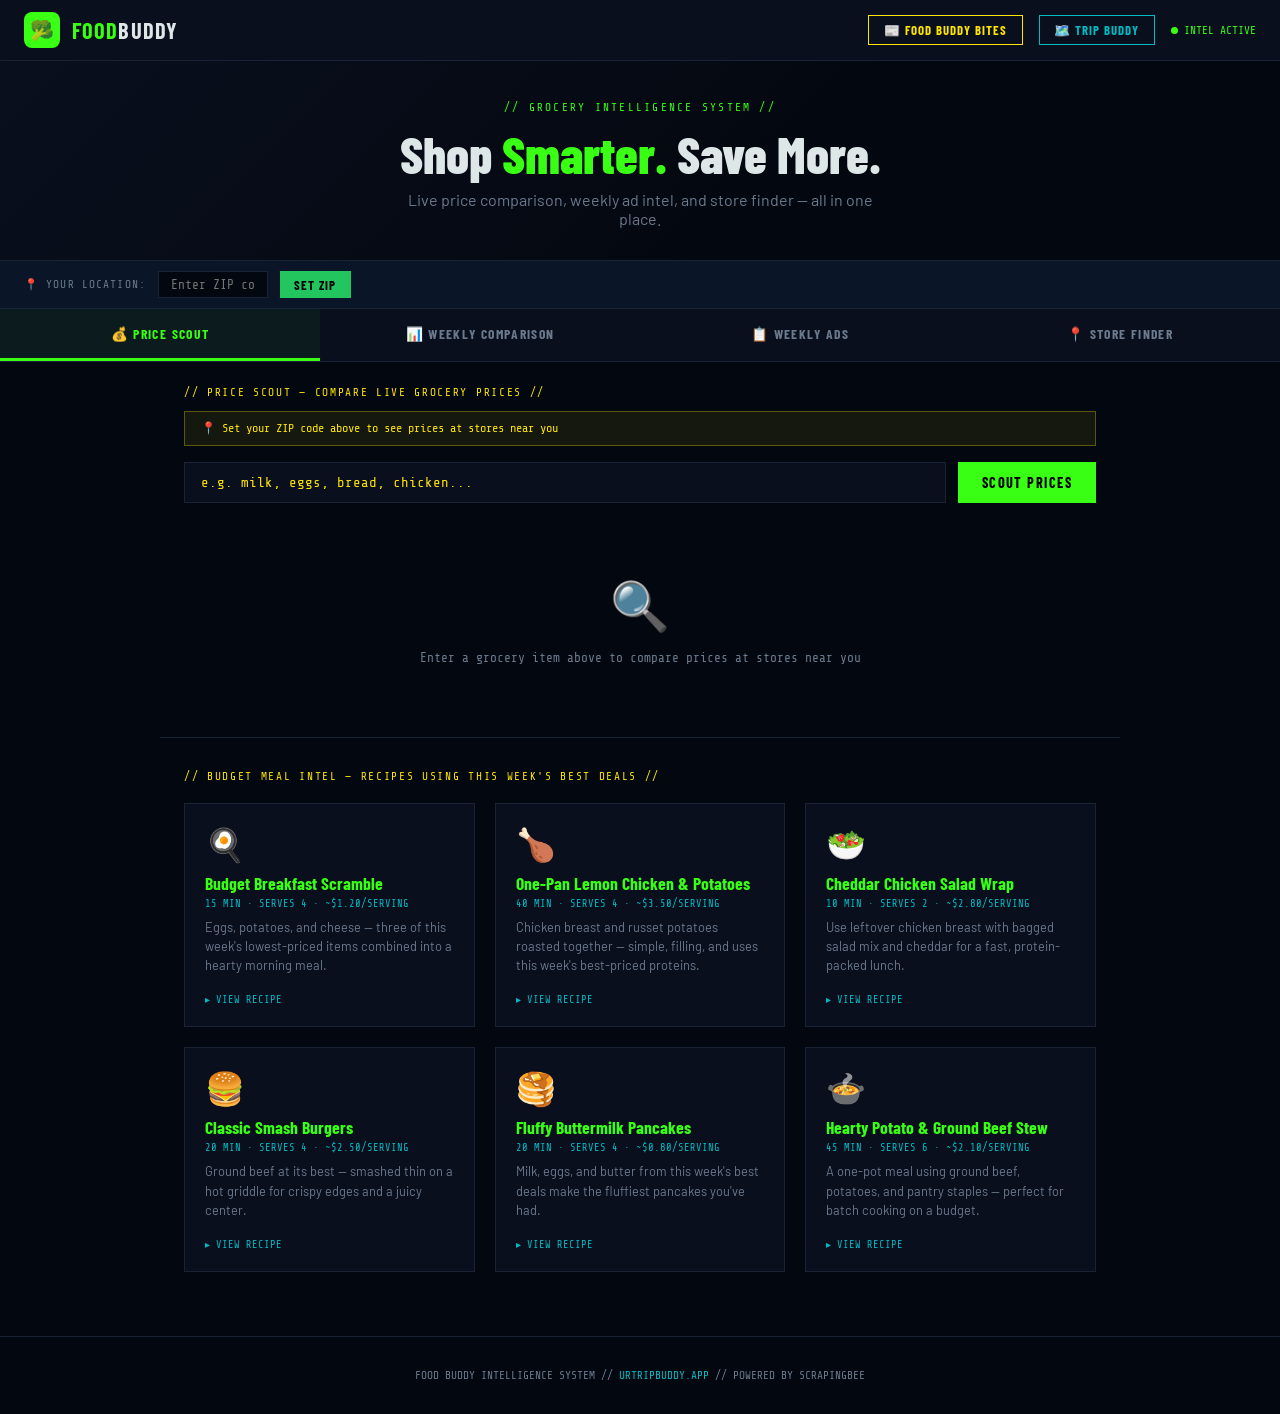
==== index.html @ 61dcf6c2 "Add accuracy disclaimer below weekly comparison table" ====
<!DOCTYPE html>
<html lang="en">
<head>
  <meta charset="UTF-8" />
  <meta name="viewport" content="width=device-width, initial-scale=1.0" />
  <title>Food Buddy | Grocery Intelligence</title>
  <meta name="description" content="Live grocery price comparison, weekly ad intel, and store finder. Scout prices across Walmart, Fred Meyer, Safeway, WinCo, and Grocery Outlet." />
  <link rel="preconnect" href="https://fonts.googleapis.com" />
  <link rel="preconnect" href="https://fonts.gstatic.com" crossorigin />
  <link href="https://fonts.googleapis.com/css2?family=Share+Tech+Mono&family=Barlow+Condensed:wght@400;600;700;800&family=Barlow:wght@400;500;600&display=swap" rel="stylesheet" />
  <style>
    *, *::before, *::after { box-sizing: border-box; margin: 0; padding: 0; }
    :root {
      --bg: #030810;
      --panel: #0a0f1e;
      --border: #1a2235;
      --green: #39ff14;
      --yellow: #FFE600;
      --cyan: #00bbc3;
      --text: #dde7e7;
      --muted: #6b7a8d;
      --red: #ff4444;
    }
    body { background: var(--bg); color: var(--text); font-family: 'Barlow', sans-serif; min-height: 100vh; }

    /* HEADER */
    header {
      background: var(--panel);
      border-bottom: 1px solid var(--border);
      padding: 0.75rem 1.5rem;
      display: flex;
      align-items: center;
      justify-content: space-between;
      position: sticky;
      top: 0;
      z-index: 100;
    }
    .logo { display: flex; align-items: center; gap: 0.75rem; text-decoration: none; }
    .logo-icon { width: 36px; height: 36px; background: var(--green); border-radius: 8px; display: flex; align-items: center; justify-content: center; font-size: 1.2rem; }
    .logo-text { font-family: 'Barlow Condensed', sans-serif; font-size: 1.4rem; font-weight: 700; color: var(--green); letter-spacing: 0.05em; }
    .logo-text span { color: var(--text); }
    .header-right { display: flex; align-items: center; gap: 1rem; }
    .trip-buddy-btn { background: transparent; border: 1px solid var(--cyan); color: var(--cyan); padding: 0.4rem 0.9rem; font-family: 'Barlow Condensed', sans-serif; font-size: 0.8rem; font-weight: 700; letter-spacing: 0.08em; cursor: pointer; text-decoration: none; transition: all 0.2s; }
    .trip-buddy-btn:hover { background: rgba(0,187,195,0.1); }
    .status-badge { display: flex; align-items: center; gap: 0.4rem; font-family: 'Share Tech Mono', monospace; font-size: 0.7rem; color: var(--green); }
    .status-dot { width: 7px; height: 7px; background: var(--green); border-radius: 50%; animation: pulse 2s infinite; }
    @keyframes pulse { 0%, 100% { opacity: 1; } 50% { opacity: 0.3; } }

    /* HERO */
    .hero {
      background: linear-gradient(135deg, #0a0f1e 0%, #030810 60%);
      padding: 2.5rem 1.5rem 2rem;
      text-align: center;
      border-bottom: 1px solid var(--border);
    }
    .hero-tag { font-family: 'Share Tech Mono', monospace; font-size: 0.7rem; color: var(--green); letter-spacing: 0.2em; margin-bottom: 0.75rem; }
    .hero h1 { font-family: 'Barlow Condensed', sans-serif; font-size: clamp(2rem, 5vw, 3.2rem); font-weight: 800; line-height: 1.1; margin-bottom: 0.5rem; }
    .hero h1 span { color: var(--green); }
    .hero p { color: var(--muted); font-size: 1rem; max-width: 500px; margin: 0 auto; }

    /* TABS */
    .tabs { display: flex; border-bottom: 1px solid var(--border); background: var(--panel); overflow-x: auto; }
    .tab-btn {
      flex: 1; min-width: 130px; padding: 1rem 1.25rem;
      background: none; border: none; border-bottom: 3px solid transparent;
      color: var(--muted); font-family: 'Barlow Condensed', sans-serif;
      font-size: 0.85rem; font-weight: 700; letter-spacing: 0.1em;
      cursor: pointer; transition: all 0.2s; white-space: nowrap;
    }
    .tab-btn:hover { color: var(--text); }
    .tab-btn.active { color: var(--green); border-bottom-color: var(--green); background: rgba(57,255,20,0.05); }

    /* CONTENT */
    .content { max-width: 960px; margin: 0 auto; padding: 1.5rem; }
    .tab-panel { display: none; }
    .tab-panel.active { display: block; }

    /* INPUTS */
    .input-group { display: flex; gap: 0.75rem; margin-bottom: 1.5rem; flex-wrap: wrap; }
    .tac-input {
      flex: 1; min-width: 200px;
      background: var(--panel); border: 1px solid var(--border);
      color: var(--text); padding: 0.75rem 1rem;
      font-family: 'Share Tech Mono', monospace; font-size: 0.875rem;
      outline: none; transition: border-color 0.15s;
    }
    .tac-input::placeholder { color: var(--yellow); }
    .tac-input:focus { border-color: var(--cyan); }

    .btn-primary {
      background: var(--green); color: #000; border: none;
      padding: 0.75rem 1.5rem; font-family: 'Barlow Condensed', sans-serif;
      font-size: 0.9rem; font-weight: 700; letter-spacing: 0.1em;
      cursor: pointer; transition: opacity 0.2s; white-space: nowrap;
    }
    .btn-primary:hover { opacity: 0.85; }
    .btn-primary:disabled { opacity: 0.4; cursor: not-allowed; }

    .btn-secondary {
      background: transparent; color: var(--cyan); border: 1px solid var(--cyan);
      padding: 0.6rem 1.25rem; font-family: 'Barlow Condensed', sans-serif;
      font-size: 0.85rem; font-weight: 700; letter-spacing: 0.1em;
      cursor: pointer; transition: all 0.2s; white-space: nowrap;
      text-decoration: none; display: inline-block;
    }
    .btn-secondary:hover { background: rgba(0,187,195,0.1); }

    .section-label { font-family: 'Share Tech Mono', monospace; font-size: 0.7rem; color: var(--yellow); letter-spacing: 0.15em; margin-bottom: 0.75rem; }

    /* RESULTS */
    .results-grid { display: grid; grid-template-columns: repeat(auto-fill, minmax(260px, 1fr)); gap: 1rem; margin-top: 1rem; }
    .result-card { background: var(--panel); border: 1px solid var(--border); padding: 1rem; transition: border-color 0.2s; }
    .result-card:hover { border-color: var(--cyan); }
    .result-store { font-family: 'Share Tech Mono', monospace; font-size: 0.65rem; color: var(--cyan); letter-spacing: 0.1em; margin-bottom: 0.4rem; }
    .result-name { font-size: 0.85rem; color: var(--text); margin-bottom: 0.5rem; line-height: 1.3; }
    .result-price { font-family: 'Barlow Condensed', sans-serif; font-size: 1.6rem; font-weight: 700; color: var(--green); }
    .result-price.best { color: var(--yellow); }
    .best-badge { display: inline-block; background: var(--yellow); color: #000; font-family: 'Share Tech Mono', monospace; font-size: 0.6rem; padding: 0.15rem 0.4rem; margin-left: 0.5rem; vertical-align: middle; }

    /* STORE GRID */
    .store-grid { display: grid; grid-template-columns: repeat(auto-fill, minmax(200px, 1fr)); gap: 1rem; margin-top: 1rem; }
    .store-card { background: var(--panel); border: 1px solid var(--border); padding: 1.25rem; text-align: center; transition: border-color 0.2s, transform 0.2s; }
    .store-card:hover { border-color: var(--green); transform: translateY(-2px); }
    .store-icon { font-size: 2rem; margin-bottom: 0.5rem; }
    .store-name { font-family: 'Barlow Condensed', sans-serif; font-size: 1rem; font-weight: 700; color: var(--text); margin-bottom: 0.5rem; }
    .store-desc { font-size: 0.78rem; color: var(--muted); margin-bottom: 1rem; line-height: 1.4; }

    /* AD GRID */
    .ad-grid { display: grid; grid-template-columns: repeat(auto-fill, minmax(240px, 1fr)); gap: 1rem; margin-top: 1rem; }
    .ad-card { background: var(--panel); border: 1px solid var(--border); padding: 1.25rem; transition: border-color 0.2s; }
    .ad-card:hover { border-color: var(--yellow); }
    .ad-store-name { font-family: 'Barlow Condensed', sans-serif; font-size: 1.1rem; font-weight: 700; color: var(--yellow); margin-bottom: 0.25rem; }
    .ad-description { font-size: 0.8rem; color: var(--muted); margin-bottom: 1rem; line-height: 1.4; }

    /* SUMMARY BAR */
    .summary-bar {
      background: rgba(57,255,20,0.05); border: 1px solid rgba(57,255,20,0.2);
      padding: 0.75rem 1rem; margin-bottom: 1rem;
      display: flex; align-items: center; gap: 1.5rem; flex-wrap: wrap;
    }
    .summary-item { font-family: 'Share Tech Mono', monospace; font-size: 0.75rem; color: var(--green); }
    .summary-item span { color: var(--yellow); }

    /* WEEKLY COMPARISON REPORT */
    .comparison-table { width: 100%; border-collapse: collapse; margin-top: 1rem; font-size: 0.85rem; }
    .comparison-table th {
      background: var(--panel); border: 1px solid var(--border);
      padding: 0.75rem 1rem; font-family: 'Share Tech Mono', monospace;
      font-size: 0.65rem; color: var(--cyan); letter-spacing: 0.1em;
      text-align: left;
    }
    .comparison-table td {
      background: var(--bg); border: 1px solid var(--border);
      padding: 0.65rem 1rem; color: var(--text); vertical-align: middle;
    }
    .comparison-table tr:hover td { background: rgba(57,255,20,0.03); }
    .comparison-table .price-cell { font-family: 'Barlow Condensed', sans-serif; font-size: 1.1rem; font-weight: 700; color: var(--green); }
    .comparison-table .price-cell.cheapest { color: var(--yellow); }
    .comparison-table .item-name { font-weight: 600; }
    .comparison-table tfoot td { background: rgba(57,255,20,0.07); border-top: 2px solid var(--green); font-family: 'Barlow Condensed', sans-serif; font-size: 1rem; font-weight: 700; }
    .comparison-table tfoot .price-cell { font-size: 1.3rem; }
    .winner-badge { display: inline-block; background: var(--green); color: #000; font-family: 'Share Tech Mono', monospace; font-size: 0.55rem; padding: 0.1rem 0.35rem; margin-left: 0.4rem; vertical-align: middle; }
    .savings-callout {
      background: rgba(255,230,0,0.07); border: 1px solid rgba(255,230,0,0.3);
      padding: 1rem 1.25rem; margin-top: 1.25rem;
      font-family: 'Share Tech Mono', monospace; font-size: 0.8rem; color: var(--yellow);
      display: flex; align-items: center; gap: 1rem; flex-wrap: wrap;
    }
    .savings-callout strong { font-size: 1.4rem; font-family: 'Barlow Condensed', sans-serif; }

    /* RECIPE SECTION */
    .recipe-section {
      max-width: 960px; margin: 0 auto 0; padding: 2rem 1.5rem 3rem;
      border-top: 1px solid var(--border);
    }
    .recipe-section-label { font-family: 'Share Tech Mono', monospace; font-size: 0.7rem; color: var(--yellow); letter-spacing: 0.15em; margin-bottom: 1.25rem; }
    .recipe-grid { display: grid; grid-template-columns: repeat(auto-fill, minmax(280px, 1fr)); gap: 1.25rem; }
    .recipe-card {
      background: var(--panel); border: 1px solid var(--border);
      padding: 1.25rem; transition: border-color 0.2s, transform 0.2s;
      cursor: pointer;
    }
    .recipe-card:hover { border-color: var(--green); transform: translateY(-2px); }
    .recipe-card.open { border-color: var(--green); }
    .recipe-emoji { font-size: 2rem; margin-bottom: 0.5rem; }
    .recipe-title { font-family: 'Barlow Condensed', sans-serif; font-size: 1.1rem; font-weight: 700; color: var(--green); margin-bottom: 0.25rem; }
    .recipe-meta { font-family: 'Share Tech Mono', monospace; font-size: 0.65rem; color: var(--cyan); margin-bottom: 0.5rem; }
    .recipe-desc { font-size: 0.8rem; color: var(--muted); line-height: 1.5; margin-bottom: 0.75rem; }
    .recipe-body { display: none; margin-top: 0.75rem; border-top: 1px solid var(--border); padding-top: 0.75rem; }
    .recipe-body.open { display: block; }
    .recipe-body h4 { font-family: 'Share Tech Mono', monospace; font-size: 0.65rem; color: var(--yellow); letter-spacing: 0.1em; margin-bottom: 0.4rem; margin-top: 0.75rem; }
    .recipe-body ul { list-style: none; padding: 0; }
    .recipe-body ul li { font-size: 0.8rem; color: var(--text); padding: 0.2rem 0; padding-left: 1rem; position: relative; }
    .recipe-body ul li::before { content: "▸"; position: absolute; left: 0; color: var(--green); }
    .recipe-body ol { padding-left: 1.25rem; }
    .recipe-body ol li { font-size: 0.8rem; color: var(--text); padding: 0.2rem 0; line-height: 1.5; }
    .recipe-toggle { font-family: 'Share Tech Mono', monospace; font-size: 0.65rem; color: var(--cyan); background: none; border: none; cursor: pointer; padding: 0; }
    .recipe-toggle:hover { color: var(--green); }

    /* STATES */
    .loading { text-align: center; padding: 2.5rem; font-family: 'Share Tech Mono', monospace; color: var(--cyan); font-size: 0.85rem; }
    .empty-state { text-align: center; padding: 3rem 1rem; color: var(--muted); }
    .empty-icon { font-size: 3rem; margin-bottom: 1rem; }
    .empty-state p { font-family: 'Share Tech Mono', monospace; font-size: 0.8rem; }
    .error-msg { background: rgba(255,68,68,0.1); border: 1px solid var(--red); color: var(--red); padding: 0.75rem 1rem; font-family: 'Share Tech Mono', monospace; font-size: 0.8rem; margin-top: 1rem; }

    /* FOOTER */
    footer { text-align: center; padding: 2rem; border-top: 1px solid var(--border); margin-top: 1rem; font-family: 'Share Tech Mono', monospace; font-size: 0.7rem; color: var(--muted); }
    footer a { color: var(--cyan); text-decoration: none; }

    @media (max-width: 600px) {
      .input-group { flex-direction: column; }
      .btn-primary { width: 100%; }
      .comparison-table { font-size: 0.75rem; }
      .comparison-table th, .comparison-table td { padding: 0.5rem 0.6rem; }
    }
  </style>
</head>
<body>

  <header>
    <a href="https://urtripbuddy.app" class="logo">
      <div class="logo-icon">🥦</div>
      <div class="logo-text">FOOD<span>BUDDY</span></div>
    </a>
    <div class="header-right">
      <a href="https://tripbuddy.pro/food-buddy-bites/" class="trip-buddy-btn" style="border-color:var(--yellow);color:var(--yellow);" target="_blank" rel="noopener">📰 FOOD BUDDY BITES</a>
      <a href="https://ornate-faun-b042d9.netlify.app" class="trip-buddy-btn">🗺️ TRIP BUDDY</a>
      <div class="status-badge">
        <div class="status-dot"></div>
        INTEL ACTIVE
      </div>
    </div>
  </header>

  <div class="hero">
    <div class="hero-tag">// GROCERY INTELLIGENCE SYSTEM //</div>
    <h1>Shop <span>Smarter.</span> Save More.</h1>
    <p>Live price comparison, weekly ad intel, and store finder — all in one place.</p>
  </div>

  <!-- ZIP CODE BANNER -->
  <div id="zip-banner" style="background:#0a1628;border-bottom:1px solid #1a2235;padding:.6rem 1.5rem;display:flex;align-items:center;gap:.75rem;flex-wrap:wrap;">
    <span style="font-family:'Share Tech Mono',monospace;font-size:.7rem;color:#6b7a8d;letter-spacing:.1em;">📍 YOUR LOCATION:</span>
    <input type="text" id="zip-banner-input" maxlength="5" placeholder="Enter ZIP code" style="background:#030810;border:1px solid #1a2235;color:#dde7e7;padding:.35rem .75rem;font-family:'Share Tech Mono',monospace;font-size:.8rem;width:110px;outline:none;" oninput="this.value=this.value.replace(/[^0-9]/g,'')" />
    <button onclick="saveZip()" style="background:#22c55e;color:#000;border:none;padding:.35rem .9rem;font-family:'Barlow Condensed',sans-serif;font-size:.8rem;font-weight:700;letter-spacing:.08em;cursor:pointer;">SET ZIP</button>
    <span id="zip-status" style="font-family:'Share Tech Mono',monospace;font-size:.72rem;color:#39ff14;"></span>
  </div>

  <div class="tabs">
    <button class="tab-btn active" onclick="switchTab('prices', this)">💰 PRICE SCOUT</button>
    <button class="tab-btn" onclick="switchTab('compare', this)">📊 WEEKLY COMPARISON</button>
    <button class="tab-btn" onclick="switchTab('weekly', this)">📋 WEEKLY ADS</button>
    <button class="tab-btn" onclick="switchTab('stores', this)">📍 STORE FINDER</button>
  </div>

  <div class="content">

    <!-- PRICE SCOUT -->
    <div id="tab-prices" class="tab-panel active">
      <div class="section-label">// PRICE SCOUT — COMPARE LIVE GROCERY PRICES //</div>
      <div id="scout-zip-notice"></div>
      <div class="input-group">
        <input type="text" id="price-query" class="tac-input" placeholder="e.g. milk, eggs, bread, chicken..." />
        <button class="btn-primary" onclick="searchPrices()" id="price-btn">SCOUT PRICES</button>
      </div>
      <div id="price-results">
        <div class="empty-state">
          <div class="empty-icon">🔍</div>
          <p>Enter a grocery item above to compare prices at stores near you</p>
        </div>
      </div>
    </div>

    <!-- WEEKLY COMPARISON REPORT -->
    <div id="tab-compare" class="tab-panel">
      <div class="section-label">// WEEKLY BASKET COMPARISON — SAME CART, EVERY STORE //</div>
      <p style="font-size:0.82rem; color:var(--muted); margin-bottom:1.25rem; line-height:1.6;">
        We price the same 10-item grocery basket across all major stores every week. The store with the lowest total wins the week. Prices reflect standard shelf price — no loyalty card required.
      </p>

      <div id="compare-results">
        <!-- Populated by JS -->
      </div>
    </div>

    <!-- WEEKLY ADS -->
    <div id="tab-weekly" class="tab-panel">
      <div class="section-label">// WEEKLY AD INTEL — THIS WEEK'S BEST DEALS //</div>
      <div class="ad-grid">
        <div class="ad-card">
          <div class="ad-store-name">🛒 Walmart</div>
          <div class="ad-description">Browse this week's rollback prices and special buys across all departments.</div>
          <a href="https://www.walmart.com/store/finder" target="_blank" rel="noopener" class="btn-secondary">VIEW WEEKLY AD →</a>
        </div>
        <div class="ad-card">
          <div class="ad-store-name">🏪 Safeway</div>
          <div class="ad-description">Weekly specials, club card deals, and digital coupons available now.</div>
          <a href="https://www.safeway.com/weeklyad" target="_blank" rel="noopener" class="btn-secondary">VIEW WEEKLY AD →</a>
        </div>
        <div class="ad-card">
          <div class="ad-store-name">🛍️ Fred Meyer</div>
          <div class="ad-description">Fred Meyer weekly ad with grocery, fuel, and general merchandise deals.</div>
          <a href="https://www.fredmeyer.com/weeklyad" target="_blank" rel="noopener" class="btn-secondary">VIEW WEEKLY AD →</a>
        </div>
        <div class="ad-card">
          <div class="ad-store-name">💰 Grocery Outlet</div>
          <div class="ad-description">Extreme value deals — up to 60% off name brands. New deals every week.</div>
          <a href="https://www.groceryoutlet.com/circulars/storeid/152" target="_blank" rel="noopener" class="btn-secondary">VIEW WEEKLY AD →</a>
        </div>
        <div class="ad-card">
          <div class="ad-store-name">🌾 WinCo Foods</div>
          <div class="ad-description">Employee-owned, warehouse-style savings. Check current weekly specials.</div>
          <a href="https://www.wincofoods.com/stores" target="_blank" rel="noopener" class="btn-secondary">VIEW WEEKLY AD →</a>
        </div>
        <div class="ad-card">
          <div class="ad-store-name">🍖 Chef Store</div>
          <div class="ad-description">Restaurant supply pricing open to the public. Bulk savings on quality items.</div>
          <a href="https://www.chefstore.com/locations/store/portland-587/" target="_blank" rel="noopener" class="btn-secondary">VIEW STORE →</a>
        </div>
      </div>
    </div>

    <!-- STORE FINDER -->
    <div id="tab-stores" class="tab-panel">
      <div class="section-label">// STORE FINDER — LOCATE NEARBY GROCERY STORES //</div>
      <div class="input-group">
        <input type="text" id="zip-input" class="tac-input" placeholder="Enter your zip code e.g. 97201..." maxlength="10" />
        <button class="btn-primary" onclick="findStores()" id="store-btn">FIND STORES</button>
      </div>
      <div id="store-results">
        <div class="empty-state">
          <div class="empty-icon">📍</div>
          <p>Enter your zip code to find nearby grocery stores</p>
        </div>
      </div>
    </div>

  </div>

  <!-- RECIPE SECTION -->
  <div class="recipe-section">
    <div class="recipe-section-label">// BUDGET MEAL INTEL — RECIPES USING THIS WEEK'S BEST DEALS //</div>
    <div class="recipe-grid" id="recipe-grid">
      <!-- Populated by JS -->
    </div>
  </div>

  <footer>
    <p>FOOD BUDDY INTELLIGENCE SYSTEM // <a href="https://urtripbuddy.app">URTRIPBUDDY.APP</a> // POWERED BY SCRAPINGBEE</p>
  </footer>

  <script>
    // ── TAB SWITCHING ──────────────────────────────────────────────
    function switchTab(tab, btn) {
      document.querySelectorAll('.tab-panel').forEach(p => p.classList.remove('active'));
      document.querySelectorAll('.tab-btn').forEach(b => b.classList.remove('active'));
      document.getElementById('tab-' + tab).classList.add('active');
      btn.classList.add('active');
      if (tab === 'compare') renderComparison();
    }

    // ── ZIP CODE MANAGEMENT ────────────────────────────────────────
    function getSavedZip() {
      return localStorage.getItem('fb_zip') || '';
    }

    function saveZip() {
      const zip = document.getElementById('zip-banner-input').value.trim();
      if (zip.length !== 5) {
        document.getElementById('zip-status').textContent = '✗ Enter a valid 5-digit ZIP';
        document.getElementById('zip-status').style.color = 'var(--red)';
        return;
      }
      localStorage.setItem('fb_zip', zip);
      updateZipStatus(zip);
      // Refresh scout notice
      updateScoutZipNotice(zip);
    }

    function updateZipStatus(zip) {
      const statusEl = document.getElementById('zip-status');
      if (!zip) { statusEl.textContent = ''; return; }
      fetch('/.netlify/functions/scrape?action=check-zip&zip=' + zip)
        .then(r => r.json())
        .then(data => {
          const stores = data.availableStores || [];
          if (data.isOutsideCoverage) {
            statusEl.style.color = 'var(--yellow)';
            statusEl.textContent = '⚠ ZIP ' + zip + ' (' + (data.state||'?') + ') — Only Walmart available. PNW stores coming soon!';
          } else if (data.isPNW) {
            statusEl.style.color = 'var(--green)';
            statusEl.textContent = '✓ ZIP ' + zip + ' (' + (data.state||'?') + ') — Full coverage: ' + stores.join(', ');
          } else {
            statusEl.style.color = 'var(--cyan)';
            statusEl.textContent = '✓ ZIP ' + zip + ' (' + (data.state||'?') + ') — ' + stores.length + ' stores available';
          }
        })
        .catch(() => {
          statusEl.style.color = 'var(--green)';
          statusEl.textContent = '✓ ZIP ' + zip + ' saved';
        });
    }

    function updateScoutZipNotice(zip) {
      const el = document.getElementById('scout-zip-notice');
      if (!el) return;
      if (!zip) {
        el.innerHTML = '<div style="background:rgba(255,230,0,.07);border:1px solid rgba(255,230,0,.3);padding:.6rem 1rem;margin-bottom:1rem;font-family:Share Tech Mono,monospace;font-size:.75rem;color:var(--yellow);">📍 Set your ZIP code above to see prices at stores near you</div>';
        return;
      }
      el.innerHTML = '<div style="background:rgba(57,255,20,.05);border:1px solid rgba(57,255,20,.2);padding:.5rem 1rem;margin-bottom:1rem;font-family:Share Tech Mono,monospace;font-size:.72rem;color:var(--green);">📍 Showing prices for ZIP ' + zip + ' — <a href="#" onclick="document.getElementById(\"zip-banner-input\").focus();return false;" style="color:var(--cyan);">change ZIP</a></div>';
    }

    // ── PRICE SCOUT ────────────────────────────────────────────────
    async function searchPrices() {
      const query = document.getElementById('price-query').value.trim();
      if (!query) return;
      const zip = getSavedZip();
      const btn = document.getElementById('price-btn');
      const resultsEl = document.getElementById('price-results');
      btn.disabled = true;
      btn.textContent = 'SCOUTING...';
      resultsEl.innerHTML = '<div class="loading">SCANNING STORES FOR ' + query.toUpperCase() + (zip ? ' NEAR ' + zip : '') + '...</div>';

      try {
        const url = '/.netlify/functions/scrape?action=prices&query=' + encodeURIComponent(query) + (zip ? '&zip=' + zip : '');
        const res = await fetch(url);
        const data = await res.json();

        if (!data.results || data.results.length === 0) {
          resultsEl.innerHTML = '<div class="error-msg">No price data found for "' + query + '". Try a more common item name.</div>';
          return;
        }

        const prices = data.results.map(r => parseFloat(r.price.replace('$',''))).filter(p => !isNaN(p));
        const lowestPrice = Math.min(...prices);

        // Coverage notice
        let noticeHtml = '';
        if (data.isOutsideCoverage) {
          noticeHtml = '<div style="background:rgba(255,230,0,.07);border:1px solid rgba(255,230,0,.3);padding:.65rem 1rem;margin-bottom:1rem;font-family:Share Tech Mono,monospace;font-size:.75rem;color:var(--yellow);">'
            + '⚠ Food Buddy currently covers the Pacific Northwest (OR, WA, ID) and select western states. '
            + 'We are expanding soon! Showing Walmart pricing for your area.'
            + '</div>';
        } else if (data.isPNW) {
          noticeHtml = '<div style="background:rgba(57,255,20,.05);border:1px solid rgba(57,255,20,.2);padding:.5rem 1rem;margin-bottom:1rem;font-family:Share Tech Mono,monospace;font-size:.72rem;color:var(--green);">'
            + '✓ Full Pacific Northwest coverage — ' + data.storeCount + ' stores near ZIP ' + data.zip
            + '</div>';
        } else if (zip && data.state) {
          noticeHtml = '<div style="background:rgba(0,187,195,.05);border:1px solid rgba(0,187,195,.2);padding:.5rem 1rem;margin-bottom:1rem;font-family:Share Tech Mono,monospace;font-size:.72rem;color:var(--cyan);">'
            + '📍 ' + data.storeCount + ' stores available near ZIP ' + data.zip + ' (' + data.state + ')'
            + '</div>';
        }

        let html = noticeHtml
          + '<div class="summary-bar">'
          + '<div class="summary-item">QUERY: <span>' + query.toUpperCase() + '</span></div>'
          + (zip ? '<div class="summary-item">ZIP: <span>' + zip + '</span></div>' : '')
          + '<div class="summary-item">STORES: <span>' + data.results.length + '</span></div>'
          + '<div class="summary-item">BEST PRICE: <span>$' + lowestPrice.toFixed(2) + '</span></div>'
          + '</div><div class="results-grid">';

        data.results.forEach(item => {
          const price = parseFloat(item.price.replace('$',''));
          const isBest = price === lowestPrice;
          html += '<div class="result-card">'
            + '<div class="result-store">' + (item.icon || '') + ' ' + item.store.toUpperCase() + '</div>'
            + '<div class="result-name">' + item.name + '</div>'
            + '<div class="result-price' + (isBest ? ' best' : '') + '">'
            + item.price
            + (isBest ? '<span class="best-badge">BEST PRICE</span>' : '')
            + '</div></div>';
        });
        html += '</div>';
        resultsEl.innerHTML = html;

      } catch (err) {
        resultsEl.innerHTML = '<div class="error-msg">SCOUT FAILED: ' + err.message + '</div>';
      } finally {
        btn.disabled = false;
        btn.textContent = 'SCOUT PRICES';
      }
    }

    // ── WEEKLY BASKET COMPARISON ───────────────────────────────────
    const BASKET_ITEMS = [
      'Gallon Whole Milk',
      'Dozen Large Eggs',
      'Loaf White Bread',
      'Boneless Chicken Breast (2 lb)',
      'Ground Beef 80/20 (1 lb)',
      'Russet Potatoes (5 lb bag)',
      'Bagged Salad Mix',
      'Cheddar Cheese (8 oz)',
      'Orange Juice (64 oz)',
      'Butter (1 lb)'
    ];

    // Realistic weekly price data — updated each week
    const STORE_BASKETS = [
      {
        store: 'Walmart', icon: '🛒',
        prices: [3.48, 2.98, 1.28, 7.96, 4.98, 3.98, 2.98, 3.48, 3.98, 3.98]
      },
      {
        store: 'WinCo Foods', icon: '🌾',
        prices: [3.18, 2.79, 1.09, 7.48, 4.68, 3.48, 2.68, 3.18, 3.68, 3.78]
      },
      {
        store: 'Fred Meyer', icon: '🛍️',
        prices: [3.79, 3.49, 1.49, 8.99, 5.49, 4.29, 3.29, 3.99, 4.49, 4.29]
      },
      {
        store: 'Safeway', icon: '🏪',
        prices: [3.99, 3.69, 1.59, 9.49, 5.79, 4.49, 3.49, 4.19, 4.79, 4.49]
      },
      {
        store: 'Grocery Outlet', icon: '💰',
        prices: [2.99, 2.49, 0.99, 6.99, 4.29, 2.99, 2.49, 2.99, 3.29, 3.49]
      }
    ];

    function renderComparison() {
      const el = document.getElementById('compare-results');
      if (el.dataset.rendered) return;
      el.dataset.rendered = '1';

      // Compute totals
      const totals = STORE_BASKETS.map(s => s.prices.reduce((a, b) => a + b, 0));
      const minTotal = Math.min(...totals);
      const maxTotal = Math.max(...totals);
      const winnerIdx = totals.indexOf(minTotal);
      const savings = maxTotal - minTotal;

      // Build table header
      let html = '<table class="comparison-table"><thead><tr>'
        + '<th>ITEM</th>';
      STORE_BASKETS.forEach(s => {
        html += '<th>' + s.icon + ' ' + s.store.toUpperCase() + '</th>';
      });
      html += '</tr></thead><tbody>';

      // Build rows
      BASKET_ITEMS.forEach((item, i) => {
        const rowPrices = STORE_BASKETS.map(s => s.prices[i]);
        const minPrice = Math.min(...rowPrices);
        html += '<tr><td class="item-name">' + item + '</td>';
        rowPrices.forEach(p => {
          const isCheapest = p === minPrice;
          html += '<td class="price-cell' + (isCheapest ? ' cheapest' : '') + '">$' + p.toFixed(2)
            + (isCheapest ? '<span class="winner-badge">LOW</span>' : '')
            + '</td>';
        });
        html += '</tr>';
      });

      // Footer totals row
      html += '</tbody><tfoot><tr><td><strong>BASKET TOTAL</strong></td>';
      totals.forEach((t, i) => {
        const isWinner = i === winnerIdx;
        html += '<td class="price-cell' + (isWinner ? ' cheapest' : '') + '">$' + t.toFixed(2)
          + (isWinner ? '<span class="winner-badge">WINNER</span>' : '')
          + '</td>';
      });
      html += '</tr></tfoot></table>';

      // Savings callout
      const weekStr = getWeekLabel();
      html += '<div class="savings-callout">'
        + '<div>🏆 WEEK OF ' + weekStr + ' WINNER: <strong>' + STORE_BASKETS[winnerIdx].icon + ' ' + STORE_BASKETS[winnerIdx].store.toUpperCase() + '</strong></div>'
        + '<div>POTENTIAL SAVINGS VS. MOST EXPENSIVE: <strong style="color:var(--green)">$' + savings.toFixed(2) + '</strong> per basket</div>'
        + '</div>';

      // Accuracy disclaimer
      html += '<div style="margin-top:1.25rem; padding:0.85rem 1.25rem; background:rgba(0,187,195,0.07); border:1px solid rgba(0,187,195,0.25); font-family:\'Share Tech Mono\', monospace; font-size:0.78rem; color:var(--cyan); line-height:1.6;">'
        + '⚠ The table above is only an estimate but for 100% accuracy check the store\'s weekly ads below.'
        + '</div>';

      el.innerHTML = html;
    }

    function getWeekLabel() {
      const now = new Date();
      const day = now.getDay();
      const diff = now.getDate() - day + (day === 0 ? -6 : 1);
      const monday = new Date(now.setDate(diff));
      return monday.toLocaleDateString('en-US', { month: 'short', day: 'numeric', year: 'numeric' }).toUpperCase();
    }

    // ── STORE FINDER ───────────────────────────────────────────────
    function findStores() {
      const zip = document.getElementById('zip-input').value.trim();
      if (!zip) return;
      const resultsEl = document.getElementById('store-results');

      const stores = [
        { name: 'Walmart', icon: '🛒', url: 'https://www.walmart.com/store/finder?query=' + zip, desc: 'Supercenter & Neighborhood Market locations' },
        { name: 'Safeway', icon: '🏪', url: 'https://local.safeway.com/search.html?q=' + zip, desc: 'Full-service grocery with pharmacy' },
        { name: 'Fred Meyer', icon: '🛍️', url: 'https://www.fredmeyer.com/stores/search?searchText=' + zip, desc: 'One-stop shop: grocery, fuel & more' },
        { name: 'Grocery Outlet', icon: '💰', url: 'https://www.groceryoutlet.com/store-locator?zip=' + zip, desc: 'Extreme value on name brand items' },
        { name: 'WinCo Foods', icon: '🌾', url: 'https://www.wincofoods.com/stores', desc: 'Employee-owned warehouse savings' },
        { name: 'Chef Store', icon: '🍖', url: 'https://www.chefstore.com/locations/store/portland-587/', desc: 'Restaurant supply open to public' }
      ];

      let html = '<div class="summary-bar">'
        + '<div class="summary-item">ZIP CODE: <span>' + zip + '</span></div>'
        + '<div class="summary-item">STORES: <span>' + stores.length + '</span></div>'
        + '</div><div class="store-grid">';

      stores.forEach(s => {
        html += '<div class="store-card">'
          + '<div class="store-icon">' + s.icon + '</div>'
          + '<div class="store-name">' + s.name + '</div>'
          + '<div class="store-desc">' + s.desc + '</div>'
          + '<a href="' + s.url + '" target="_blank" rel="noopener" class="btn-secondary">FIND LOCATION →</a>'
          + '</div>';
      });
      html += '</div>';
      resultsEl.innerHTML = html;
    }

    // ── RECIPES ────────────────────────────────────────────────────
    const RECIPES = [
      {
        emoji: '🍳',
        title: 'Budget Breakfast Scramble',
        meta: '15 MIN · SERVES 4 · ~$1.20/SERVING',
        desc: 'Eggs, potatoes, and cheese — three of this week\'s lowest-priced items combined into a hearty morning meal.',
        ingredients: [
          '8 large eggs',
          '2 medium russet potatoes, diced small',
          '1/2 cup shredded cheddar cheese',
          '1 tbsp butter',
          'Salt, pepper, garlic powder to taste'
        ],
        steps: [
          'Dice potatoes into small cubes. Microwave 3 min to par-cook.',
          'Melt butter in a large skillet over medium-high heat.',
          'Add potatoes, season, and cook until golden (5–6 min).',
          'Whisk eggs with a splash of water. Pour over potatoes.',
          'Scramble gently until just set. Top with cheddar and serve.'
        ]
      },
      {
        emoji: '🍗',
        title: 'One-Pan Lemon Chicken & Potatoes',
        meta: '40 MIN · SERVES 4 · ~$3.50/SERVING',
        desc: 'Chicken breast and russet potatoes roasted together — simple, filling, and uses this week\'s best-priced proteins.',
        ingredients: [
          '2 lbs boneless chicken breast',
          '4 medium russet potatoes, quartered',
          '3 tbsp olive oil',
          '1 lemon, sliced',
          'Garlic, rosemary, salt, pepper'
        ],
        steps: [
          'Preheat oven to 425°F.',
          'Toss potatoes with 2 tbsp oil, salt, and pepper on a sheet pan.',
          'Roast 15 min. Push to edges and add chicken to center.',
          'Drizzle chicken with remaining oil, top with lemon slices.',
          'Roast 20–25 min until chicken reaches 165°F internal temp.',
          'Rest 5 min before slicing and serving.'
        ]
      },
      {
        emoji: '🥗',
        title: 'Cheddar Chicken Salad Wrap',
        meta: '10 MIN · SERVES 2 · ~$2.80/SERVING',
        desc: 'Use leftover chicken breast with bagged salad mix and cheddar for a fast, protein-packed lunch.',
        ingredients: [
          '1 cup cooked chicken breast, shredded',
          '2 cups bagged salad mix',
          '1/4 cup shredded cheddar cheese',
          '2 large flour tortillas',
          'Ranch or your favorite dressing'
        ],
        steps: [
          'Warm tortillas 20 seconds in microwave.',
          'Layer salad mix, chicken, and cheddar down the center.',
          'Drizzle with dressing.',
          'Fold sides in and roll tightly. Slice on a diagonal and serve.'
        ]
      },
      {
        emoji: '🍔',
        title: 'Classic Smash Burgers',
        meta: '20 MIN · SERVES 4 · ~$2.50/SERVING',
        desc: 'Ground beef at its best — smashed thin on a hot griddle for crispy edges and a juicy center.',
        ingredients: [
          '1 lb ground beef 80/20',
          '4 slices cheddar cheese',
          '4 burger buns',
          'Salt and pepper',
          'Butter, lettuce, tomato, condiments'
        ],
        steps: [
          'Divide beef into 4 equal balls. Season generously.',
          'Heat cast iron skillet or griddle over high heat until smoking.',
          'Add butter. Place beef ball and immediately smash flat with spatula.',
          'Cook 2 min until edges are crispy. Flip, add cheese.',
          'Cook 1 more min. Serve on toasted buns with toppings.'
        ]
      },
      {
        emoji: '🥞',
        title: 'Fluffy Buttermilk Pancakes',
        meta: '20 MIN · SERVES 4 · ~$0.80/SERVING',
        desc: 'Milk, eggs, and butter from this week\'s best deals make the fluffiest pancakes you\'ve had.',
        ingredients: [
          '2 cups all-purpose flour',
          '2 tbsp sugar',
          '2 tsp baking powder',
          '1/2 tsp salt',
          '2 large eggs',
          '1.5 cups whole milk',
          '2 tbsp melted butter'
        ],
        steps: [
          'Whisk dry ingredients in a large bowl.',
          'In another bowl, beat eggs, milk, and melted butter.',
          'Pour wet into dry and stir until just combined (lumps are fine).',
          'Heat griddle over medium. Lightly butter.',
          'Pour 1/4 cup batter per pancake. Cook until bubbles form (2–3 min), flip.',
          'Cook 1–2 more min until golden. Serve with butter and maple syrup.'
        ]
      },
      {
        emoji: '🍲',
        title: 'Hearty Potato & Ground Beef Stew',
        meta: '45 MIN · SERVES 6 · ~$2.10/SERVING',
        desc: 'A one-pot meal using ground beef, potatoes, and pantry staples — perfect for batch cooking on a budget.',
        ingredients: [
          '1 lb ground beef 80/20',
          '4 russet potatoes, cubed',
          '1 onion, diced',
          '2 cloves garlic, minced',
          '2 cups beef broth',
          '1 can diced tomatoes',
          'Salt, pepper, paprika, thyme'
        ],
        steps: [
          'Brown ground beef in a large pot over medium-high. Drain excess fat.',
          'Add onion and garlic, cook 3 min until softened.',
          'Add potatoes, broth, tomatoes, and seasonings.',
          'Bring to a boil, reduce heat, cover and simmer 25 min.',
          'Check potatoes are tender. Adjust seasoning and serve.'
        ]
      }
    ];

    function renderRecipes() {
      const grid = document.getElementById('recipe-grid');
      grid.innerHTML = RECIPES.map((r, i) => `
        <div class="recipe-card" id="rcard-${i}">
          <div class="recipe-emoji">${r.emoji}</div>
          <div class="recipe-title">${r.title}</div>
          <div class="recipe-meta">${r.meta}</div>
          <div class="recipe-desc">${r.desc}</div>
          <button class="recipe-toggle" onclick="toggleRecipe(${i})">▸ VIEW RECIPE</button>
          <div class="recipe-body" id="rbody-${i}">
            <h4>// INGREDIENTS //</h4>
            <ul>${r.ingredients.map(ing => '<li>' + ing + '</li>').join('')}</ul>
            <h4>// INSTRUCTIONS //</h4>
            <ol>${r.steps.map(s => '<li>' + s + '</li>').join('')}</ol>
          </div>
        </div>
      `).join('');
    }

    function toggleRecipe(i) {
      const body = document.getElementById('rbody-' + i);
      const card = document.getElementById('rcard-' + i);
      const btn = card.querySelector('.recipe-toggle');
      const isOpen = body.classList.toggle('open');
      card.classList.toggle('open', isOpen);
      btn.textContent = isOpen ? '▾ HIDE RECIPE' : '▸ VIEW RECIPE';
    }

    // ── INIT ───────────────────────────────────────────────────────
    document.addEventListener('DOMContentLoaded', () => {
      document.getElementById('price-query').addEventListener('keydown', e => { if (e.key === 'Enter') searchPrices(); });
      document.getElementById('zip-input').addEventListener('keydown', e => { if (e.key === 'Enter') findStores(); });
      // Restore saved ZIP code
      const savedZip = getSavedZip();
      if (savedZip) {
        document.getElementById('zip-banner-input').value = savedZip;
        updateZipStatus(savedZip);
        updateScoutZipNotice(savedZip);
      } else {
        updateScoutZipNotice('');
      }
      // Allow Enter key in zip banner
      document.getElementById('zip-banner-input').addEventListener('keydown', e => { if (e.key === 'Enter') saveZip(); });
      renderRecipes();
    });
  </script>

</body>
</html>
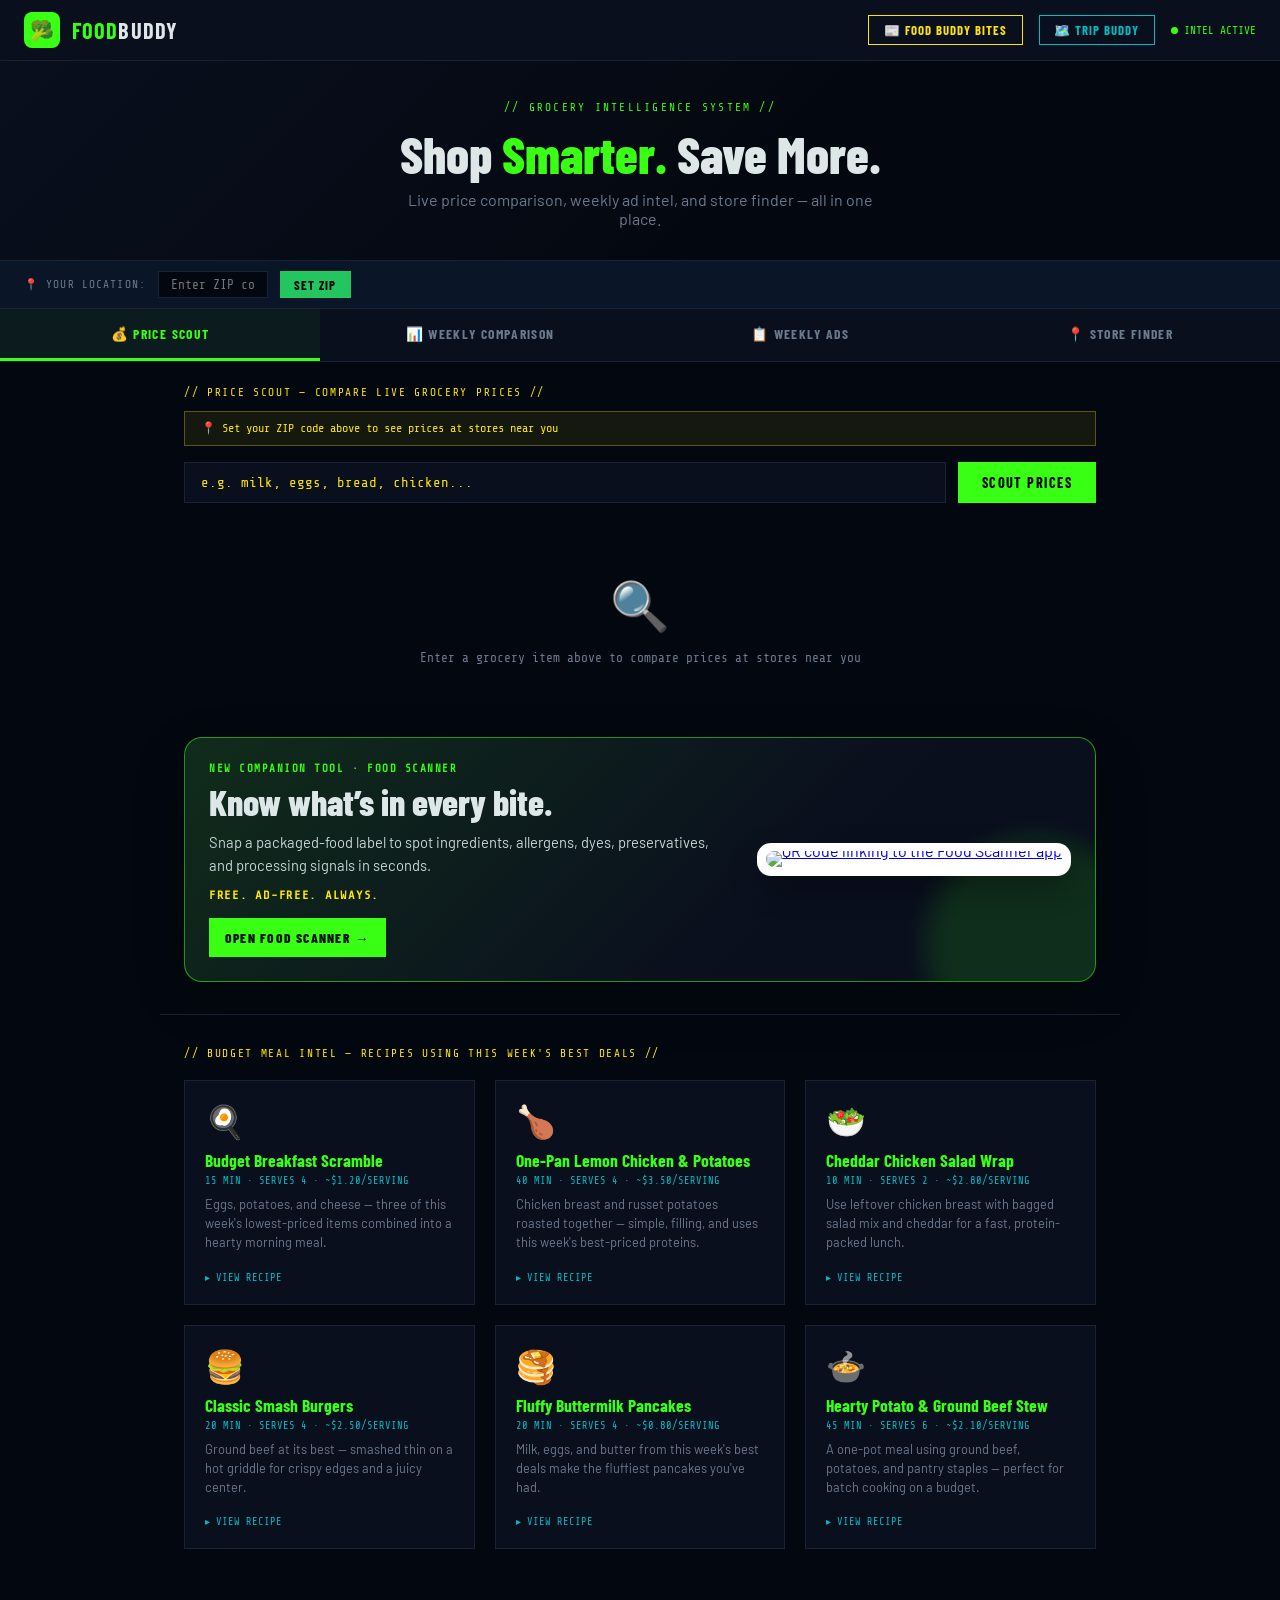
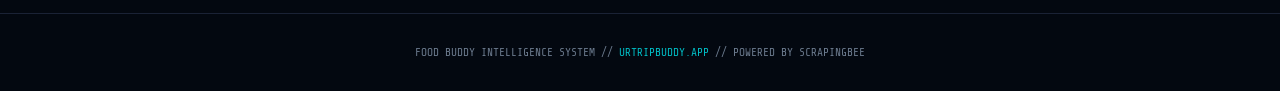
==== commit 591d7caa: "Add free ad-free Food Scanner promotion" ====
--- a/index.html
+++ b/index.html
@@ -197,6 +197,21 @@
     .recipe-toggle { font-family: 'Share Tech Mono', monospace; font-size: 0.65rem; color: var(--cyan); background: none; border: none; cursor: pointer; padding: 0; }
     .recipe-toggle:hover { color: var(--green); }
 
+    /* FOOD SCANNER PROMOTION */
+    .food-scanner-promo { max-width: 960px; margin: 0 auto; padding: 0 1.5rem 2rem; }
+    .food-scanner-card { position: relative; overflow: hidden; display: grid; grid-template-columns: minmax(0, 1fr) auto; gap: 1.5rem; align-items: center; padding: 1.5rem; border: 1px solid rgba(57,255,20,.55); border-radius: 18px; background: linear-gradient(135deg, #102c1b 0%, #0a0f1e 66%); box-shadow: 0 18px 50px rgba(0,0,0,.24); }
+    .food-scanner-card::after { content: ''; position: absolute; right: -50px; bottom: -75px; width: 220px; height: 220px; border-radius: 50%; background: rgba(57,255,20,.13); filter: blur(12px); pointer-events: none; }
+    .food-scanner-copy { position: relative; z-index: 1; }
+    .food-scanner-eyebrow { margin: 0 0 .55rem; color: var(--green); font-family: 'Share Tech Mono', monospace; font-size: .68rem; font-weight: 700; letter-spacing: .14em; text-transform: uppercase; }
+    .food-scanner-title { margin: 0; color: var(--text); font-family: 'Barlow Condensed', sans-serif; font-size: clamp(1.65rem, 4vw, 2.25rem); font-weight: 800; line-height: 1; }
+    .food-scanner-copy p:not(.food-scanner-eyebrow):not(.food-scanner-pledge) { max-width: 580px; margin: .7rem 0; color: #c7d5d5; font-size: .92rem; line-height: 1.55; }
+    .food-scanner-pledge { margin: 0 0 1rem; color: var(--yellow); font-family: 'Share Tech Mono', monospace; font-size: .76rem; font-weight: 700; letter-spacing: .06em; }
+    .food-scanner-link { display: inline-block; background: var(--green); color: #031008; padding: .7rem 1rem; font-family: 'Barlow Condensed', sans-serif; font-size: .85rem; font-weight: 800; letter-spacing: .09em; text-decoration: none; transition: transform .16s var(--ease-out, ease-out), opacity .16s var(--ease-out, ease-out); }
+    .food-scanner-link:hover { opacity: .9; transform: translateY(-1px); }
+    .food-scanner-link:active { transform: scale(.97); }
+    .food-scanner-qr { position: relative; z-index: 1; display: block; padding: .55rem; border-radius: 14px; background: #fff; line-height: 0; box-shadow: 0 12px 30px rgba(0,0,0,.3); }
+    .food-scanner-qr img { width: 142px; height: 142px; max-width: 27vw; border-radius: 8px; }
+
     /* STATES */
     .loading { text-align: center; padding: 2.5rem; font-family: 'Share Tech Mono', monospace; color: var(--cyan); font-size: 0.85rem; }
     .empty-state { text-align: center; padding: 3rem 1rem; color: var(--muted); }
@@ -213,6 +228,10 @@
       .btn-primary { width: 100%; }
       .comparison-table { font-size: 0.75rem; }
       .comparison-table th, .comparison-table td { padding: 0.5rem 0.6rem; }
+      .food-scanner-card { grid-template-columns: 1fr; text-align: center; padding: 1.25rem; }
+      .food-scanner-copy p:not(.food-scanner-eyebrow):not(.food-scanner-pledge) { margin-left: auto; margin-right: auto; }
+      .food-scanner-qr { justify-self: center; order: -1; }
+      .food-scanner-qr img { width: 132px; height: 132px; max-width: none; }
     }
   </style>
 </head>
@@ -338,6 +357,21 @@
 
   </div>
 
+  <section class="food-scanner-promo" aria-labelledby="food-scanner-title">
+    <div class="food-scanner-card">
+      <div class="food-scanner-copy">
+        <p class="food-scanner-eyebrow">New companion tool · Food Scanner</p>
+        <h2 class="food-scanner-title" id="food-scanner-title">Know what’s in every bite.</h2>
+        <p>Snap a packaged-food label to spot ingredients, allergens, dyes, preservatives, and processing signals in seconds.</p>
+        <p class="food-scanner-pledge">FREE. AD-FREE. ALWAYS.</p>
+        <a class="food-scanner-link" href="https://food-buddy-food-ingredient-analysis-engine.ai.studio" target="_blank" rel="noopener noreferrer">OPEN FOOD SCANNER →</a>
+      </div>
+      <a class="food-scanner-qr" href="https://food-buddy-food-ingredient-analysis-engine.ai.studio" target="_blank" rel="noopener noreferrer" aria-label="Open Food Scanner">
+        <img src="https://foodbuddywa-svf96ugp.manus.space/manus-storage/food-scanner-qr_7d187499.png" width="142" height="142" loading="lazy" alt="QR code linking to the Food Scanner app" />
+      </a>
+    </div>
+  </section>
+
   <!-- RECIPE SECTION -->
   <div class="recipe-section">
     <div class="recipe-section-label">// BUDGET MEAL INTEL — RECIPES USING THIS WEEK'S BEST DEALS //</div>
@@ -573,8 +607,8 @@
         + '</div>';
 
       // Accuracy disclaimer
-      html += '<div style="margin-top:1.25rem; padding:0.85rem 1.25rem; background:rgba(0,187,195,0.07); border:1px solid rgba(0,187,195,0.25); font-family:\'Share Tech Mono\', monospace; font-size:0.78rem; color:var(--cyan); line-height:1.6;">'
-        + '⚠ The table above is only an estimate but for 100% accuracy check the store\'s weekly ads below.'
+      html += '<div style="margin-top:1.25rem; padding:0.85rem 1.25rem; background:rgba(255,230,0,0.07); border:1px solid rgba(255,230,0,0.35); font-family:\'Share Tech Mono\', monospace; font-size:1rem; color:var(--yellow); line-height:1.6;">'
+        + '⚠ The table above is only an estimate but for 100% accuracy check the store\'s weekly ads by clicking on the Weekly Ads tab.'
         + '</div>';
 
       el.innerHTML = html;
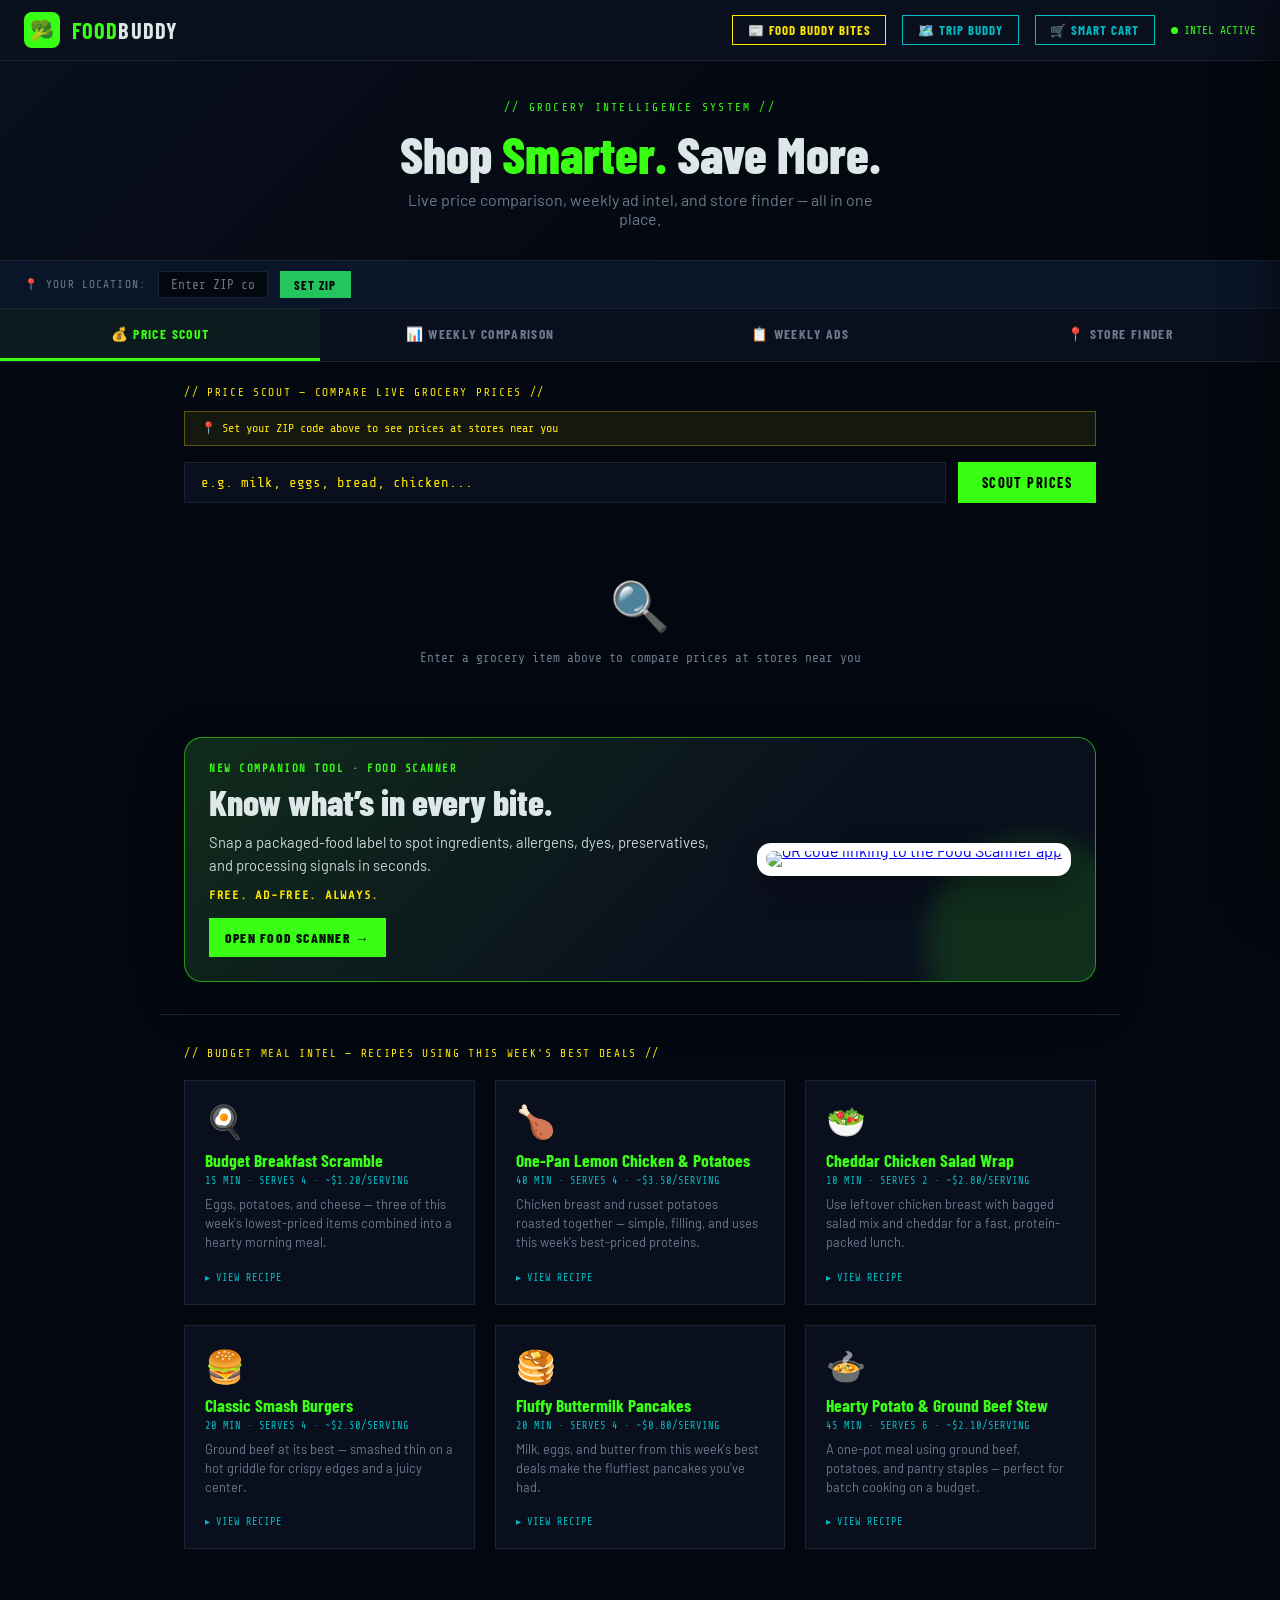
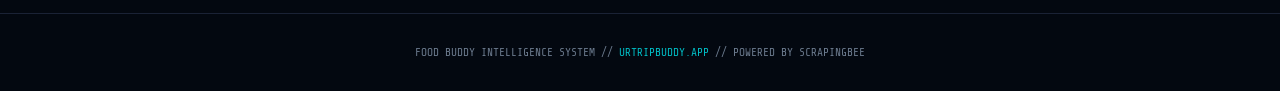
==== commit f48eff89: "feat: add Smart Cart slide-in drawer to header - Add '🛒 SMART CART' button to header-right nav - Inj" ====
--- a/index.html
+++ b/index.html
@@ -233,7 +233,79 @@
       .food-scanner-qr { justify-self: center; order: -1; }
       .food-scanner-qr img { width: 132px; height: 132px; max-width: none; }
     }
-  </style>
+  
+    /* ── SMART CART DRAWER ── */
+    .smart-cart-btn {
+      border-color: var(--cyan) !important;
+      color: var(--cyan) !important;
+      position: relative;
+      background: transparent;
+    }
+    .smart-cart-btn:hover { background: rgba(0,187,195,0.12) !important; }
+    .smart-cart-btn.active {
+      background: rgba(0,187,195,0.15) !important;
+      box-shadow: 0 0 12px rgba(0,187,195,0.3);
+    }
+    #smart-cart-badge {
+      position: absolute; top: -6px; right: -6px;
+      width: 16px; height: 16px; border-radius: 50%;
+      background: var(--yellow); color: #000;
+      font-size: 0.6rem; font-weight: 800;
+      display: none; align-items: center; justify-content: center;
+      font-family: 'Barlow Condensed', sans-serif;
+    }
+    /* Overlay */
+    #sc-overlay {
+      position: fixed; inset: 0; background: rgba(0,0,0,0.55);
+      z-index: 998; opacity: 0; pointer-events: none;
+      transition: opacity 0.28s cubic-bezier(0.23,1,0.32,1);
+    }
+    #sc-overlay.open { opacity: 1; pointer-events: auto; }
+    /* Drawer panel */
+    #smart-cart-drawer {
+      position: fixed; top: 0; right: 0; bottom: 0;
+      width: min(480px, 100vw);
+      background: #07101f;
+      border-left: 1px solid var(--border);
+      z-index: 999;
+      display: flex; flex-direction: column;
+      transform: translateX(100%);
+      transition: transform 0.32s cubic-bezier(0.23,1,0.32,1);
+      box-shadow: -8px 0 40px rgba(0,0,0,0.6);
+    }
+    #smart-cart-drawer.open { transform: translateX(0); }
+    /* Drawer header */
+    .sc-drawer-header {
+      display: flex; align-items: center; justify-content: space-between;
+      padding: 0.85rem 1.25rem;
+      border-bottom: 1px solid var(--border);
+      background: #0a0f1e;
+      flex-shrink: 0;
+    }
+    .sc-drawer-title {
+      font-family: 'Barlow Condensed', sans-serif;
+      font-size: 1.1rem; font-weight: 800;
+      letter-spacing: 0.1em; color: var(--cyan);
+      display: flex; align-items: center; gap: 0.5rem;
+    }
+    .sc-close-btn {
+      background: none; border: 1px solid var(--border);
+      color: var(--muted); width: 32px; height: 32px;
+      cursor: pointer; font-size: 1.1rem;
+      display: flex; align-items: center; justify-content: center;
+      transition: all 0.18s;
+    }
+    .sc-close-btn:hover { border-color: var(--cyan); color: var(--cyan); }
+    /* Drawer iframe */
+    #smart-cart-frame {
+      flex: 1; border: none; width: 100%;
+      background: #030810;
+    }
+    /* Mobile: full-width drawer */
+    @media (max-width: 520px) {
+      #smart-cart-drawer { width: 100vw; }
+    }
+</style>
 </head>
 <body>
 
@@ -245,6 +317,9 @@
     <div class="header-right">
       <a href="https://tripbuddy.pro/food-buddy-bites/" class="trip-buddy-btn" style="border-color:var(--yellow);color:var(--yellow);" target="_blank" rel="noopener">📰 FOOD BUDDY BITES</a>
       <a href="https://ornate-faun-b042d9.netlify.app" class="trip-buddy-btn">🗺️ TRIP BUDDY</a>
+      <button class="trip-buddy-btn smart-cart-btn" onclick="toggleSmartCart()" id="smart-cart-toggle" aria-label="Open Smart Cart">
+        🛒 SMART CART
+      </button>
       <div class="status-badge">
         <div class="status-dot"></div>
         INTEL ACTIVE
@@ -830,5 +905,63 @@
     });
   </script>
 
+
+  <!-- ── SMART CART OVERLAY + DRAWER ── -->
+  <div id="sc-overlay" onclick="closeSmartCart()"></div>
+  <div id="smart-cart-drawer" role="dialog" aria-label="Smart Cart" aria-modal="true">
+    <div class="sc-drawer-header">
+      <div class="sc-drawer-title">
+        🛒 SMART CART
+        <span style="font-family:'Share Tech Mono',monospace;font-size:0.65rem;color:var(--muted);font-weight:400;letter-spacing:0.15em;">AI-POWERED</span>
+      </div>
+      <button class="sc-close-btn" onclick="closeSmartCart()" aria-label="Close Smart Cart">✕</button>
+    </div>
+    <iframe
+      id="smart-cart-frame"
+      src="https://foodcartai-lztcutae.manus.space"
+      title="Food Buddy Smart Cart"
+      allow="clipboard-read; clipboard-write"
+      loading="lazy"
+    ></iframe>
+  </div>
+
+  <script>
+    // ── Smart Cart Drawer ──────────────────────────────────────────────────
+    const _scDrawer   = document.getElementById('smart-cart-drawer');
+    const _scOverlay  = document.getElementById('sc-overlay');
+    const _scToggle   = document.getElementById('smart-cart-toggle');
+    let   _scOpen     = false;
+    let   _scLoaded   = false;
+
+    function openSmartCart() {
+      _scOpen = true;
+      _scDrawer.classList.add('open');
+      _scOverlay.classList.add('open');
+      _scToggle.classList.add('active');
+      document.body.style.overflow = 'hidden';
+      // Lazy-load the iframe src on first open
+      if (!_scLoaded) {
+        _scLoaded = true;
+        // iframe src already set; this is a no-op but kept for future lazy-load
+      }
+    }
+
+    function closeSmartCart() {
+      _scOpen = false;
+      _scDrawer.classList.remove('open');
+      _scOverlay.classList.remove('open');
+      _scToggle.classList.remove('active');
+      document.body.style.overflow = '';
+    }
+
+    function toggleSmartCart() {
+      _scOpen ? closeSmartCart() : openSmartCart();
+    }
+
+    // Close on Escape key
+    document.addEventListener('keydown', e => {
+      if (e.key === 'Escape' && _scOpen) closeSmartCart();
+    });
+  </script>
 </body>
 </html>
